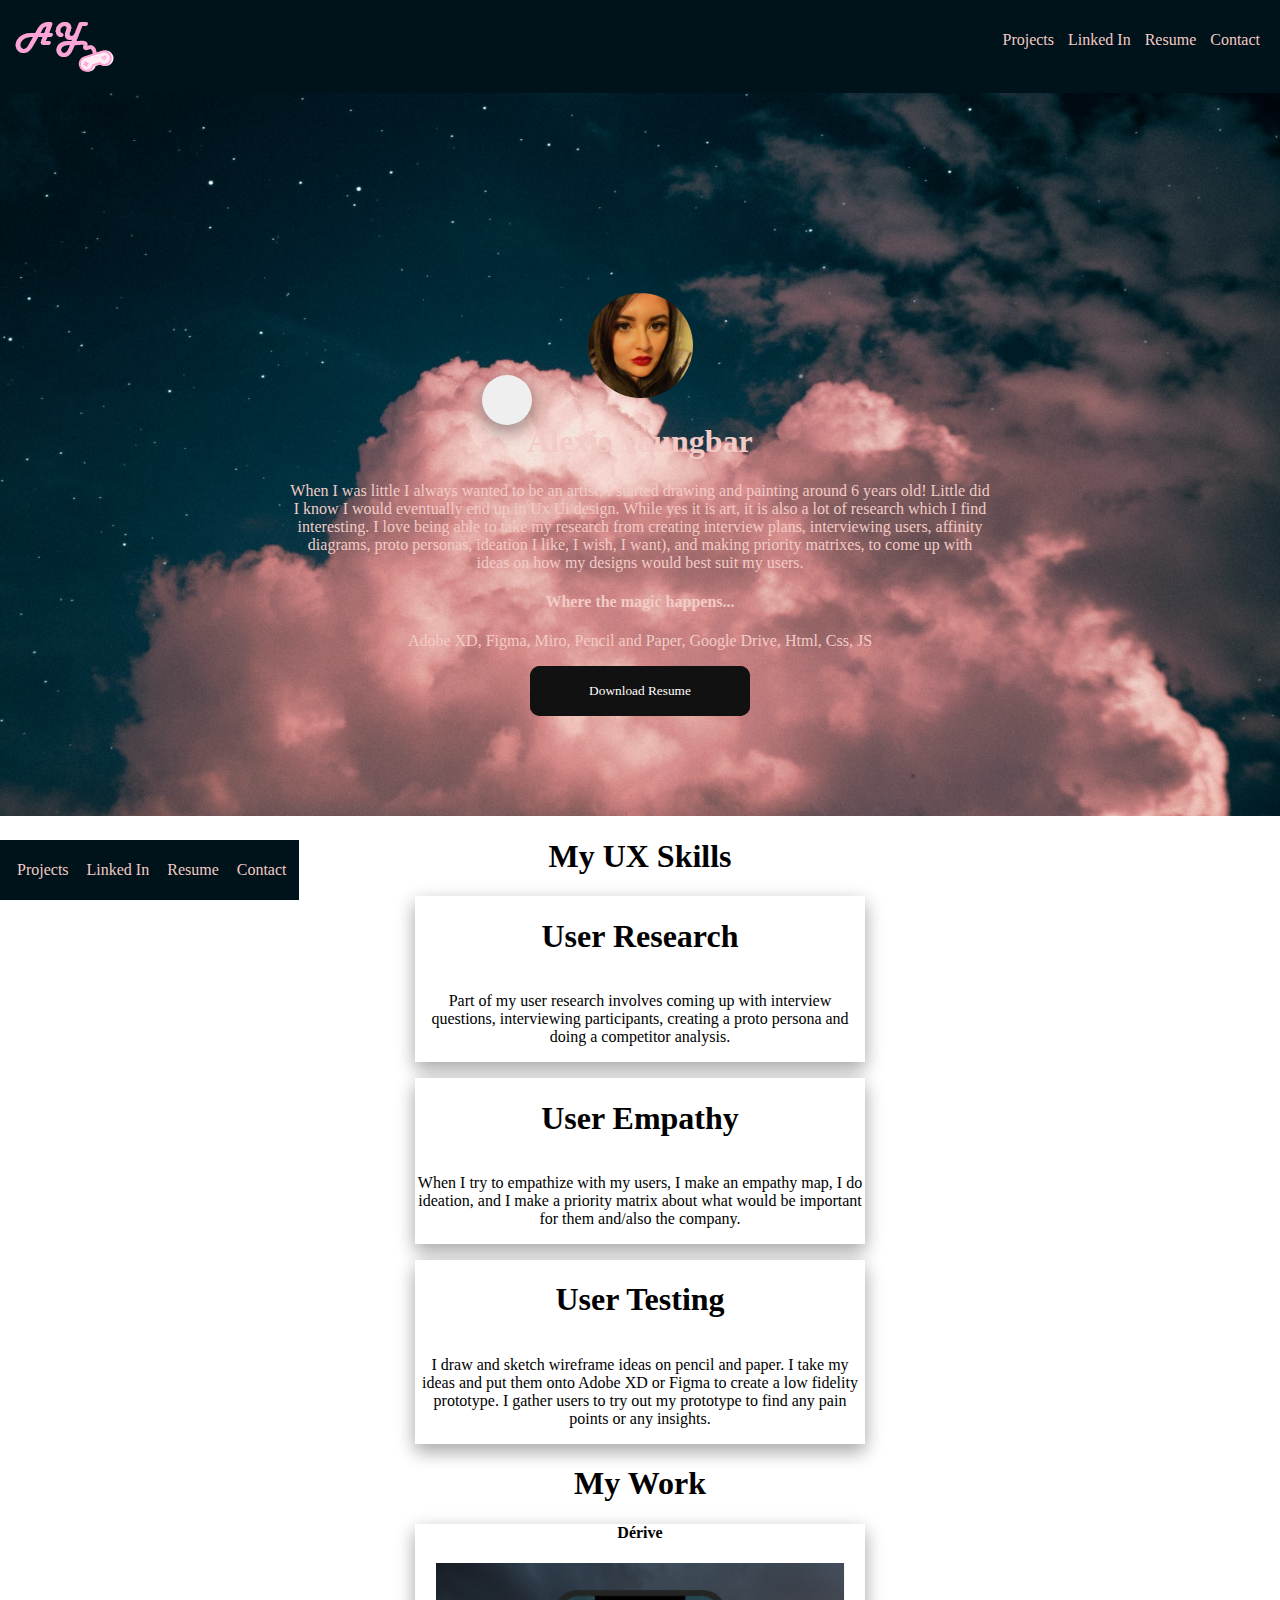
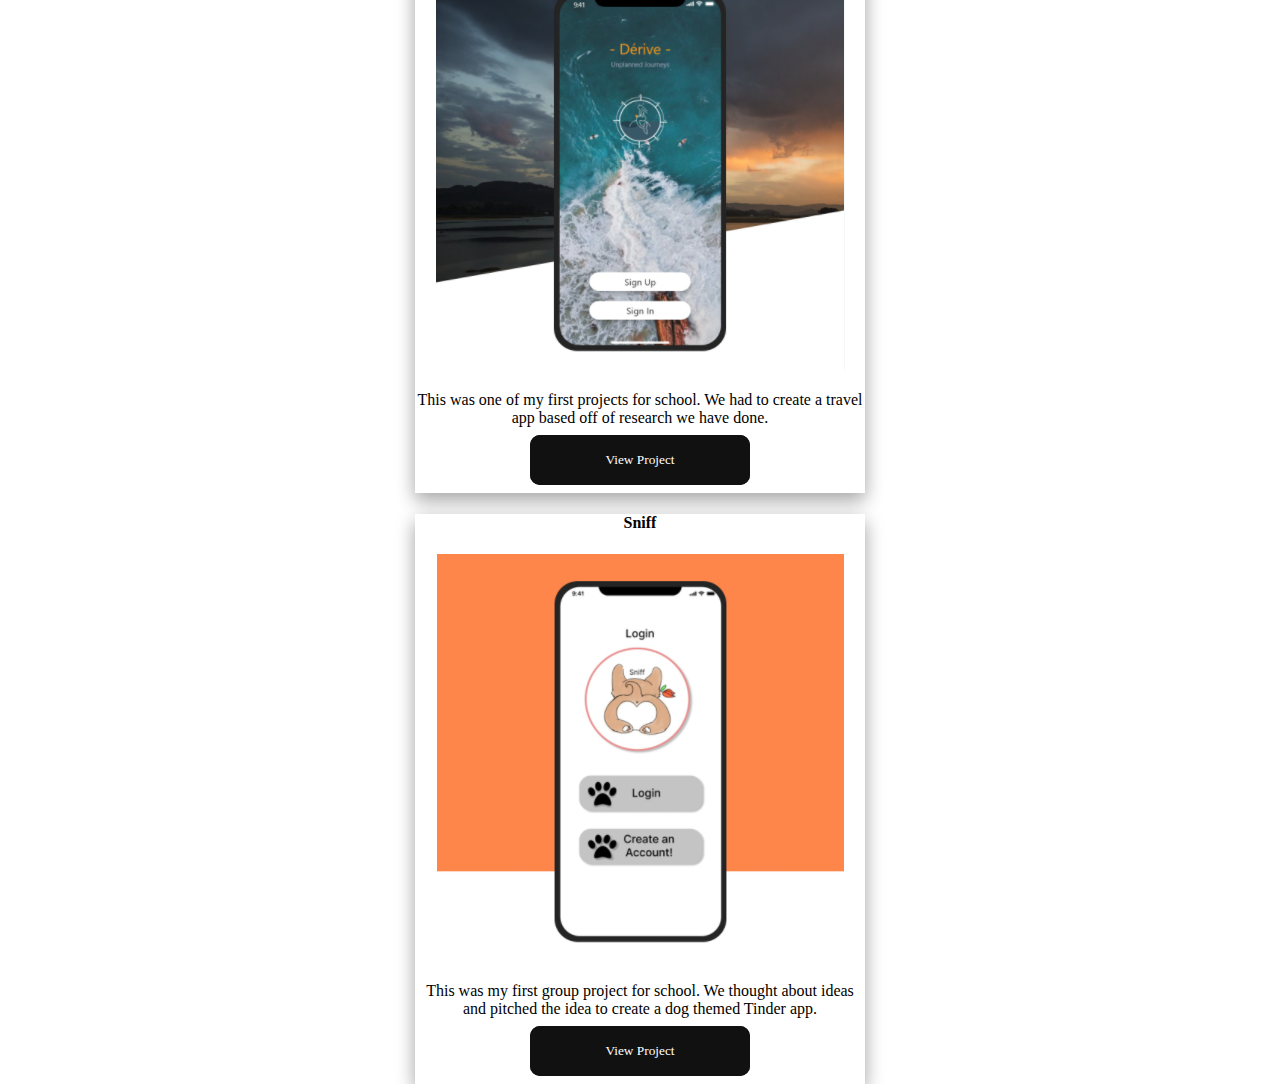
==== index2.html @ a2cd473b "new html" ====
<!DOCTYPE html>
<html>
  <script src="index.js"></script>
  <head>
    <title>Homework 17 Solved</title>
    <link href="css/style.css" type="text/css" rel="stylesheet">
  </head>
  <body>
    <header>
      <img src="images/logoalexis.png" class=topheader>
      <ul>
        <li>Projects</li>
        <li>Linked In</li>
        <li>Resume</li>
        <li>Contact</li>
      </ul>
    </header>
    <section class="heroImg" src="images/pinkclouds.jpg">
      <div class="nintendo">
        <div class="content">
          <img class="Alexis" src="images/Image_1.png">
          <h1>Alexis Youngbar</h1>
          <p>When I was little I always wanted to be an artist, I started 
            drawing and painting around 6 years old! Little did I know I 
            would eventually end up in Ux Ui design. While yes it is art, 
            it is also a lot of research which I find interesting. I love 
            being able to take my research from creating interview plans, 
            interviewing users, affinity diagrams, proto personas, ideation 
            I like, I wish, I want), and making priority matrixes, to come 
            up with ideas on how my designs would best suit my users. 
            </p>
            <h4>Where the magic happens...</h4>
            <p>Adobe XD, Figma, Miro, Pencil and Paper, Google Drive, Html, Css, JS</p>
          <button class="resume_button">Download Resume</button>
          </div>
          <button style="position:absolute;left:482px; top: 375px;" class="prev"></button>
          <button style="position:absolute;left:1402px; top: 600px;" class="next"></button>
      
      
      
      
  
      </div> 

        
     
    </section>
    <footer>
      <ul>
        <li>Projects</li>
        <li>Linked In</li>
        <li>Resume</li>
        <li>Contact</li>
      </ul>
    </footer>

     <!--  My UX Skills section coded using CSS flex -->
<section class="flexcontainer">
  <h1>My UX Skills</h1>
    <div class="flexcontainer1">
  <h1 class=>User Research</h1>
  <p class=>Part of my user research involves coming up with interview questions, interviewing participants, 
    creating a proto persona and doing a competitor analysis. </p>
  </div>
  </div>
  <div class="flexcontainer1">
    <h1>User Empathy</h1>
    <p>When I try to empathize with my users, I make an empathy map, I do ideation, and I make a priority 
      matrix about what would be important for them and/also the company.
    </p>
  </div>
  <div class="flexcontainer1">
    <h1>User Testing</h1>
    <p>I draw and sketch wireframe ideas on pencil and paper. I take my ideas and put them 
      onto Adobe XD or Figma to create a low fidelity prototype. I gather users to try out my prototype 
      to find any pain points or any insights.
    </p>
  </div>
  </section>
<section class="workgrid">
  <h1>My Work</h1>
  <div class="workgridproject">
    <h4>Dérive</h4>
    <img src="images/derive1.png" class="picture">
    <p>This was one of my first projects for school. We had to create a travel app based off of research we have done.</p>
    <button class="projectbutton"> View Project</button>
  </div>
  <div class="workgridproject">
    <h4>Sniff</h4>
    <img src="images/sniff1.png" class="picture">
    <p>This was my first group project for school. We thought about ideas and pitched the idea to create a dog themed Tinder app.
    </p>
    <button class="projectbutton"> View Project</button>
  </div>

</section>




  </body>
</html>
---- css/style.css ----
body {
  margin: 0;
}
header {
  background-color: #00121A;
  padding: 15px;
}
header ul {
  float: right;
  color: white;
}
header li {
  display: inline-block;
  padding: 0px 5px;
  color: #F2CBC6;
  font-family: century gothic;
  cursor: pointer;
  
}
header p {
  display: inline-block;
}
.heroImg {
  padding: 100px 15px;
  background-image: url(../images/stars.jpg);
  background-size: cover;
  background-attachment: fixed;
  background-position: center;
  background-repeat: no-repeat;
 
  
}

.content {
  max-width: 700px;
  padding: 50px;
  text-align: center;
  z-index: 1000;
  position: relative;
  top: 50px;
  color: #F2CBC6;
  font-family: 'Century Gothic';
  margin-left: auto;  
  margin-right: auto;
  
}




footer {
  background-color: #00121A;
  padding: 5px;
  position:fixed;
  bottom:0px;
  
}
footer ul {
  list-style: none;
  padding-left: 5px;
  
}
footer li {
  display: inline-block;
  padding: 0px 7px;
  color:#F2CBC6;
  font-family: century gothic;
  cursor: pointer;
  
  
}
/*nintendo switch*/

.switch{
  display: block;
  margin-left: auto;
  margin-right: auto;
  width: 75%;
  z-index: -100;

}
/*picture of self*/
.Alexis {
  border-radius: 100%;
}

/*switch buttons*/
.prev {
  height: 50px;
  width: 50px;
  border-radius: 50%;
  color: #FCECFC;
  border: none;
  cursor: pointer;
  box-shadow: 0 8px 16px 0 rgba(0,0,0,0.2), 0 6px 20px 0 rgba(0,0,0,0.19);
}
.prev:hover {background-color:#FCECFC}

.prev:active {
  background-color: #FCECFC;
  box-shadow: 0 8px 16px 0 rgba(0,0,0,0.2), 0 6px 20px 0 rgba(0,0,0,0.19);
  transform: translateY(4px);
}

.next {
  height: 50px;
  width: 50px;
  border-radius: 50%;
  color: #FCECFC;
  border: none;
  cursor: pointer;
  box-shadow: 0 8px 16px 0 rgba(0,0,0,0.2), 0 6px 20px 0 rgba(0,0,0,0.19);
}
.next:hover {background-color:#FCECFC}

.next:active {
  background-color: #FCECFC;
  box-shadow: 0 8px 16px 0 rgba(0,0,0,0.2), 0 6px 20px 0 rgba(0,0,0,0.19);
  transform: translateY(4px);
}




/*rainbow button*/

.resume_button {
  width: 220px;
  height: 50px;
  border: none;
  outline: none;
  color: #fff;
  background: #111;
  cursor: pointer;
  position: relative;
  z-index: 0;
  border-radius: 10px;
  font-family:"century gothic";
}

.resume_button:before {
  content: '';
  background: linear-gradient(45deg, #ff0000, #ff7300, #fffb00, #48ff00, #00ffd5, #002bff, #7a00ff, #ff00c8, #ff0000);
  position: absolute;
  top: -2px;
  left:-2px;
  background-size: 400%;
  z-index: -1;
  filter: blur(5px);
  width: calc(100% + 4px);
  height: calc(100% + 4px);
  animation: glowing 20s linear infinite;
  opacity: 0;
  transition: opacity .3s ease-in-out;
  border-radius: 10px;
}

.resume_button:active {
  color: #000
}

.resume_button:active:after {
  background: whitesmoke;
}

.resume_button:hover:before {
  opacity: 1;
}

.resume_button:after {
  z-index: -1;
  content: '';
  position: absolute;
  width: 100%;
  height: 100%;
  background: #111;
  left: 0;
  top: 0;
  border-radius: 10px;
}

@keyframes glowing {
  0% { background-position: 0 0; }
  50% { background-position: 400% 0; }
  100% { background-position: 0 0; }
}
/* end of rainbow download resume button*/

/*flexbox section*/

.flexcontainer {
text-align: center;
font-family: century gothic;
}
.flexcontainer1 {
  display: flex;
  flex-direction: column;
  text-align: center;
  width: 90%;
  max-width: 450px;
  margin: 1em auto;
  background-color: white;
  box-shadow: 0 8px 16px 0 rgba(0,0,0,0.2), 0 6px 20px 0 rgba(0,0,0,0.19);
  font-family: century gothic;
}

.workgrid {
text-align: center;
font-family: century gothic;
}

.workgridproject {
  display: row;
  grid-gap: 10px;
  max-width: 450px;
  background-color: white;
  box-shadow: 0 8px 16px 0 rgba(0,0,0,0.2), 0 6px 20px 0 rgba(0,0,0,0.19);
  margin-left: auto;  
  margin-right: auto;  
  font-family: century gothic;
}

.picture {
  margin-left: auto;  
  margin-right: auto;  
}

/*view my project button*/

.projectbutton {
    width: 220px;
    height: 50px;
    border: none;
    outline: none;
    color: #fff;
    background: #111;
    cursor: pointer;
    position: relative;
    z-index: 0;
    border-radius: 10px;
    font-family:"century gothic";
    margin-left: auto;  
    margin-right: auto; 
    bottom:8px;
   
  }
  
  .projectbutton:before {
    content: '';
    background: linear-gradient(45deg, #ff0000, #ff7300, #fffb00, #48ff00, #00ffd5, #002bff, #7a00ff, #ff00c8, #ff0000);
    position: absolute;
    top: -2px;
    left:-2px;
    background-size: 400%;
    z-index: -1;
    filter: blur(5px);
    width: calc(100% + 4px);
    height: calc(100% + 4px);
    animation: glowing 20s linear infinite;
    opacity: 0;
    transition: opacity .3s ease-in-out;
    border-radius: 10px;
  }
  
  .projectbutton:active {
    color: #000
  }
  
  .projectbutton:active:after {
    background: whitesmoke;
  }
  
  .projectbutton:hover:before {
    opacity: 1;
  }
  
  .projectbutton:after {
    z-index: -1;
    content: '';
    position: absolute;
    width: 100%;
    height: 100%;
    background: #111;
    left: 0;
    top: 0;
    border-radius: 10px;
  }
  
  @keyframes glowing {
    0% { background-position: 0 0; }
    50% { background-position: 400% 0; }
    100% { background-position: 0 0; }
}

/*responsive resize*/
@media only screen and (max-width: 600px) 
  and (min-device-width: 320px) 
  and (max-device-width: 480px)
  and (-webkit-min-device-pixel-ratio: 2)
  and (orientation: landscape) {
}
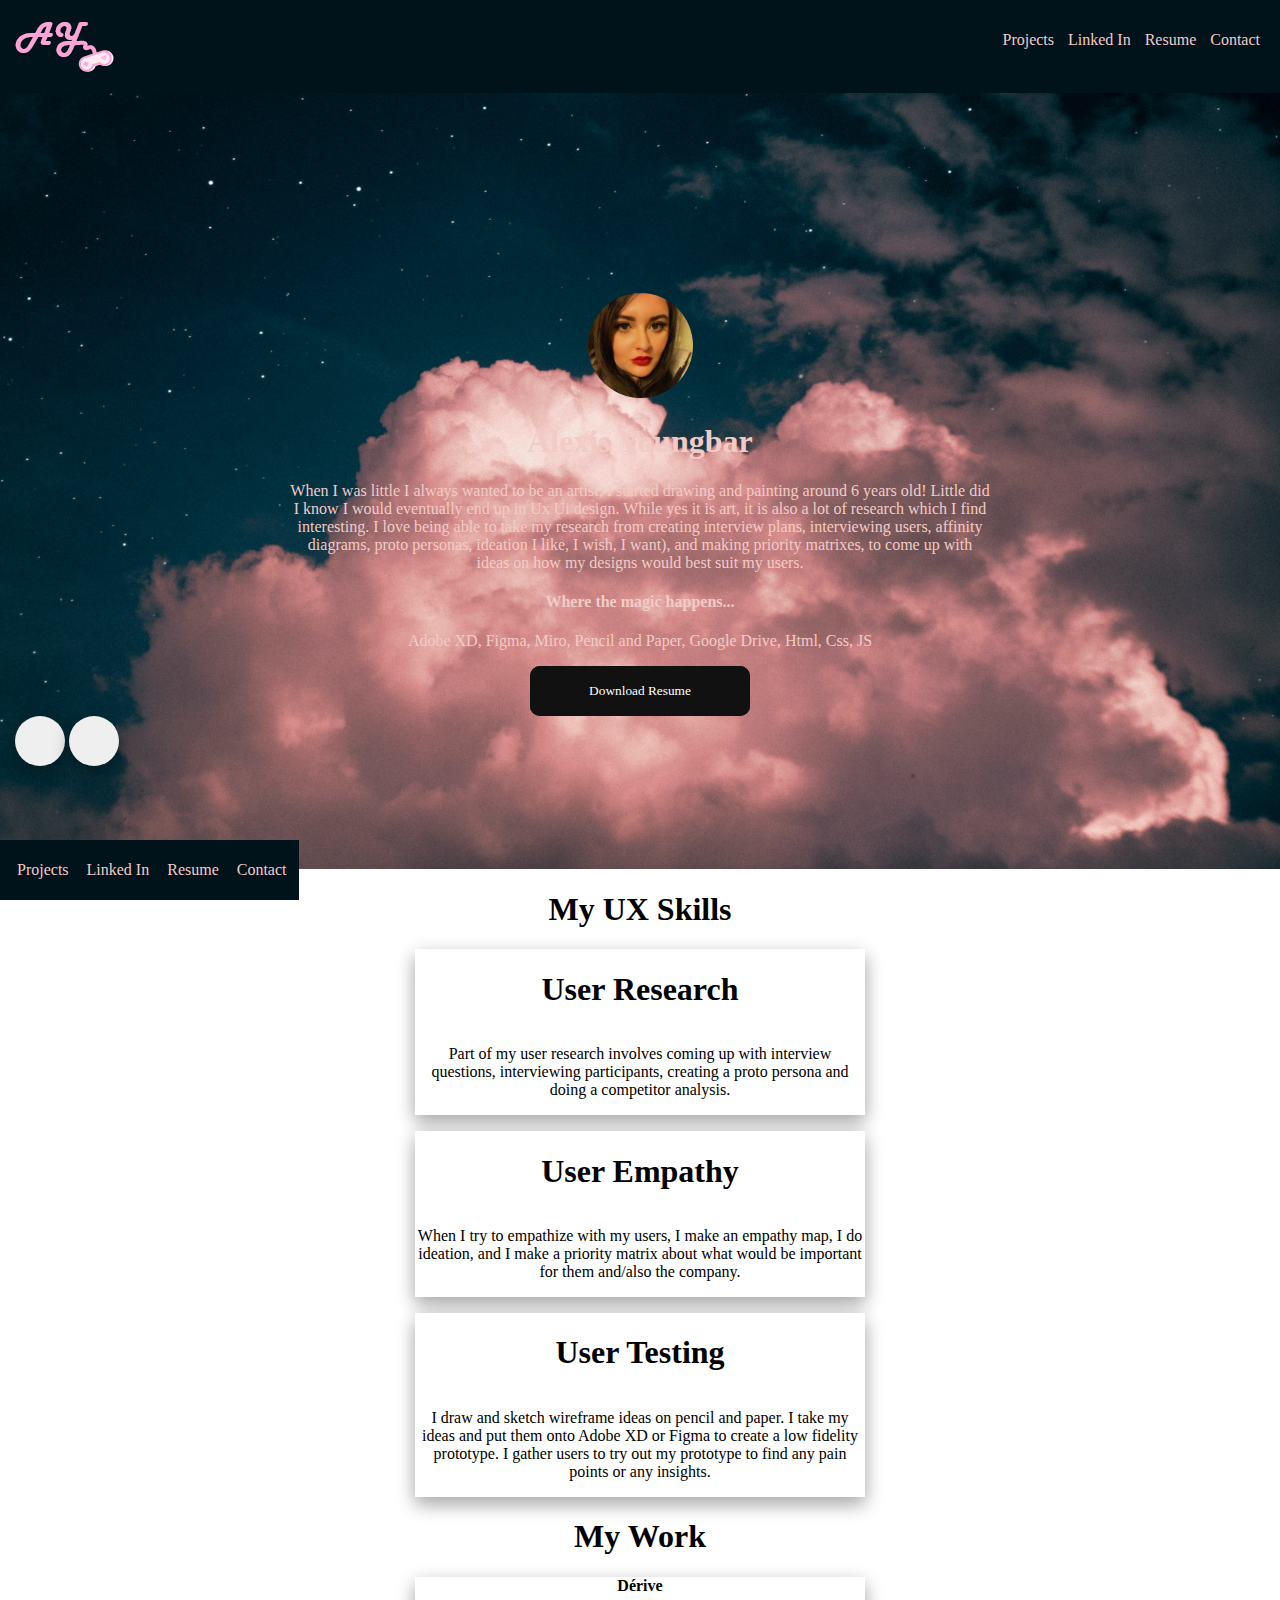
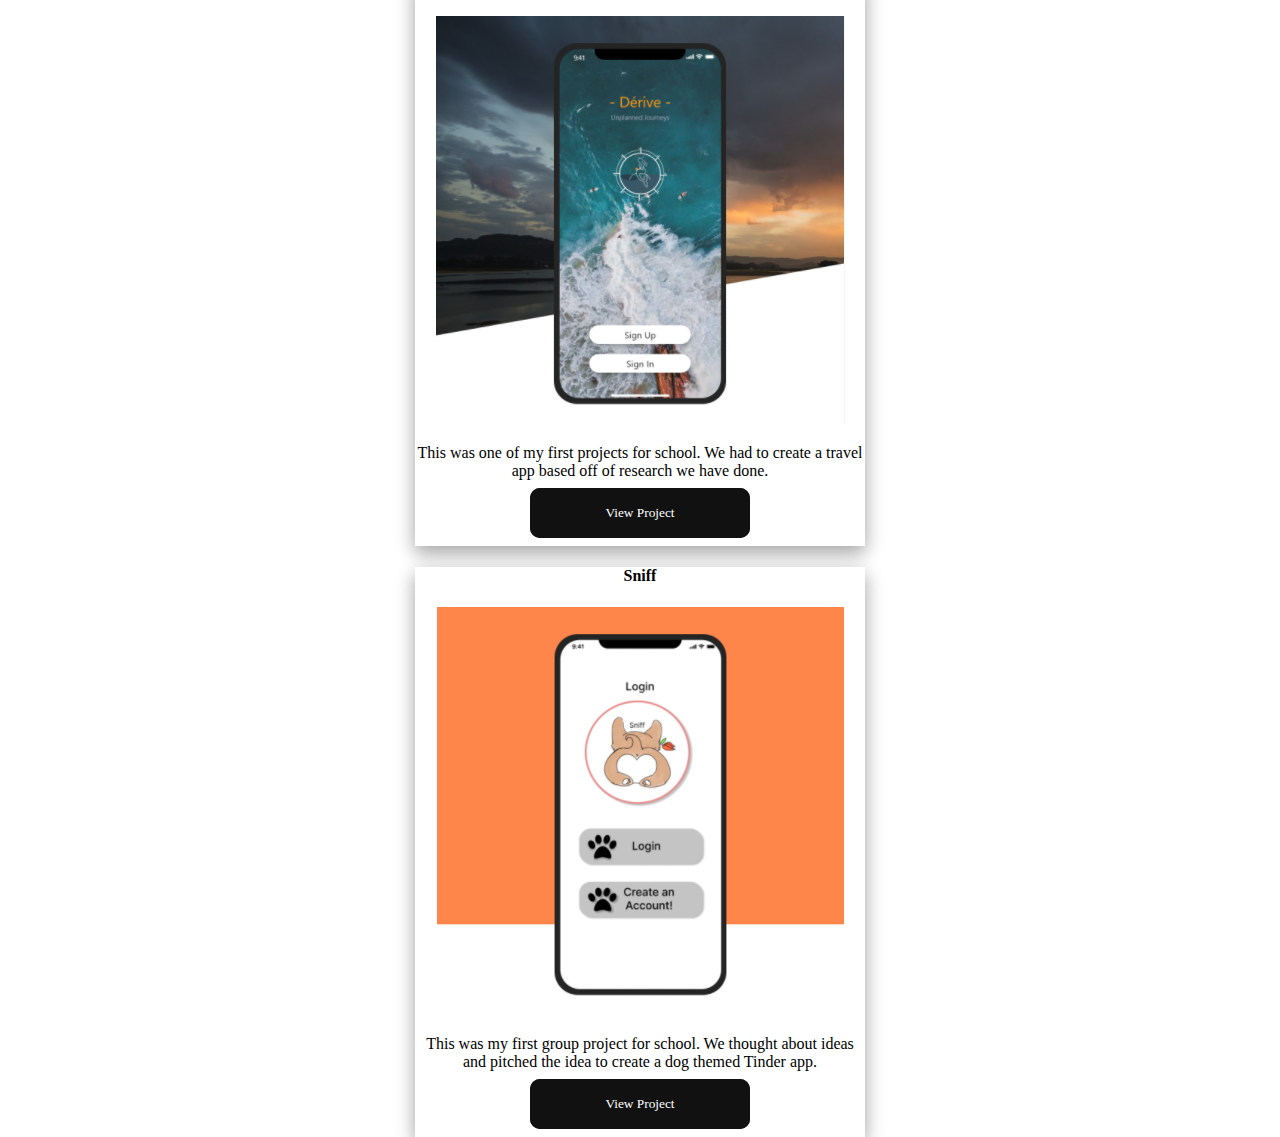
==== commit 637ef1fe: "Update index2.html" ====
--- a/index2.html
+++ b/index2.html
@@ -2,8 +2,20 @@
 <html>
   <script src="index.js"></script>
   <head>
+    <meta name="viewport" content="width=device-width, initial-scale=1, shrink-to-fit=no">
     <title>Homework 17 Solved</title>
     <link href="css/style.css" type="text/css" rel="stylesheet">
+<!-- Global site tag (gtag.js) - Google Analytics -->
+<script async src="https://www.googletagmanager.com/gtag/js?id=G-B3NDEE8MKT"></script>
+<script>
+  window.dataLayer = window.dataLayer || [];
+  function gtag(){dataLayer.push(arguments);}
+  gtag('js', new Date());
+
+  gtag('config', 'G-B3NDEE8MKT');
+  
+</script>
+</script>
   </head>
   <body>
     <header>
@@ -33,8 +45,8 @@
             <p>Adobe XD, Figma, Miro, Pencil and Paper, Google Drive, Html, Css, JS</p>
           <button class="resume_button">Download Resume</button>
           </div>
-          <button style="position:absolute;left:482px; top: 375px;" class="prev"></button>
-          <button style="position:absolute;left:1402px; top: 600px;" class="next"></button>
+          <button class="prev"></button>
+          <button  class="next"></button>
       
       
       
